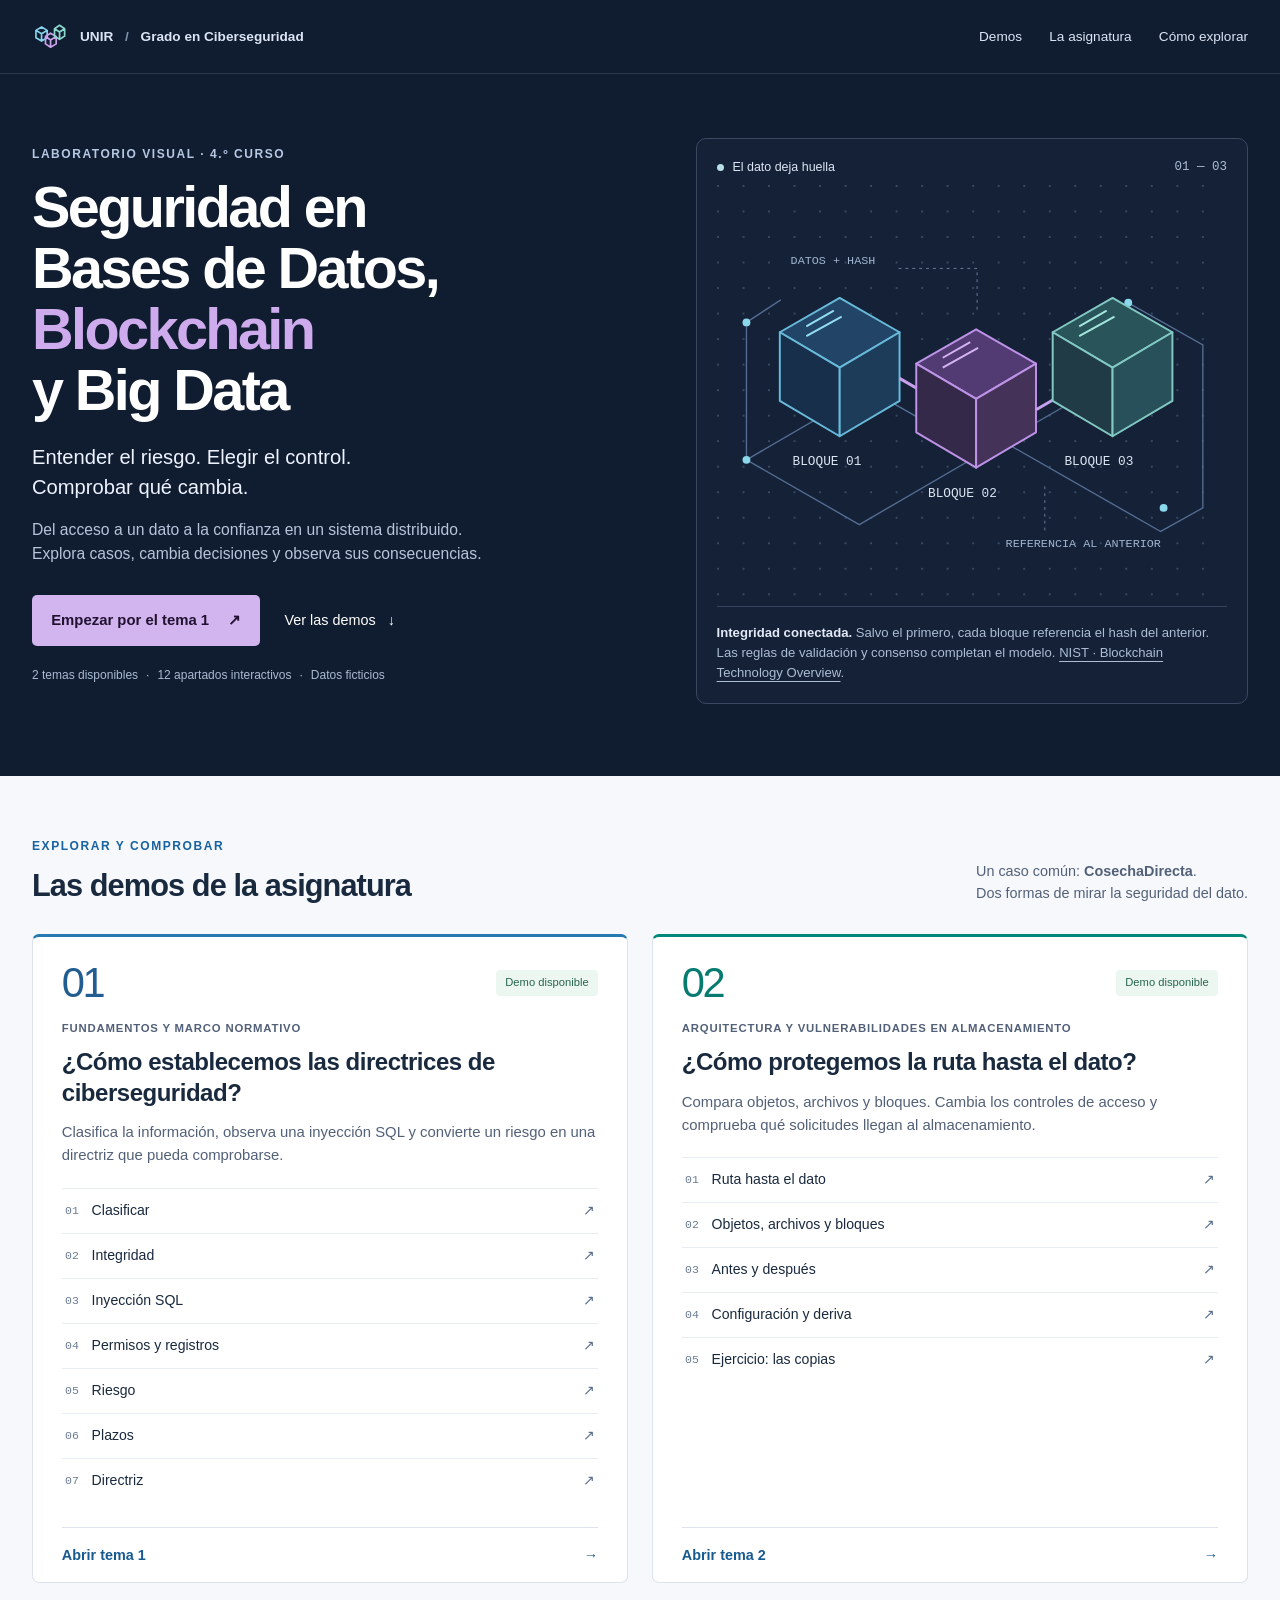
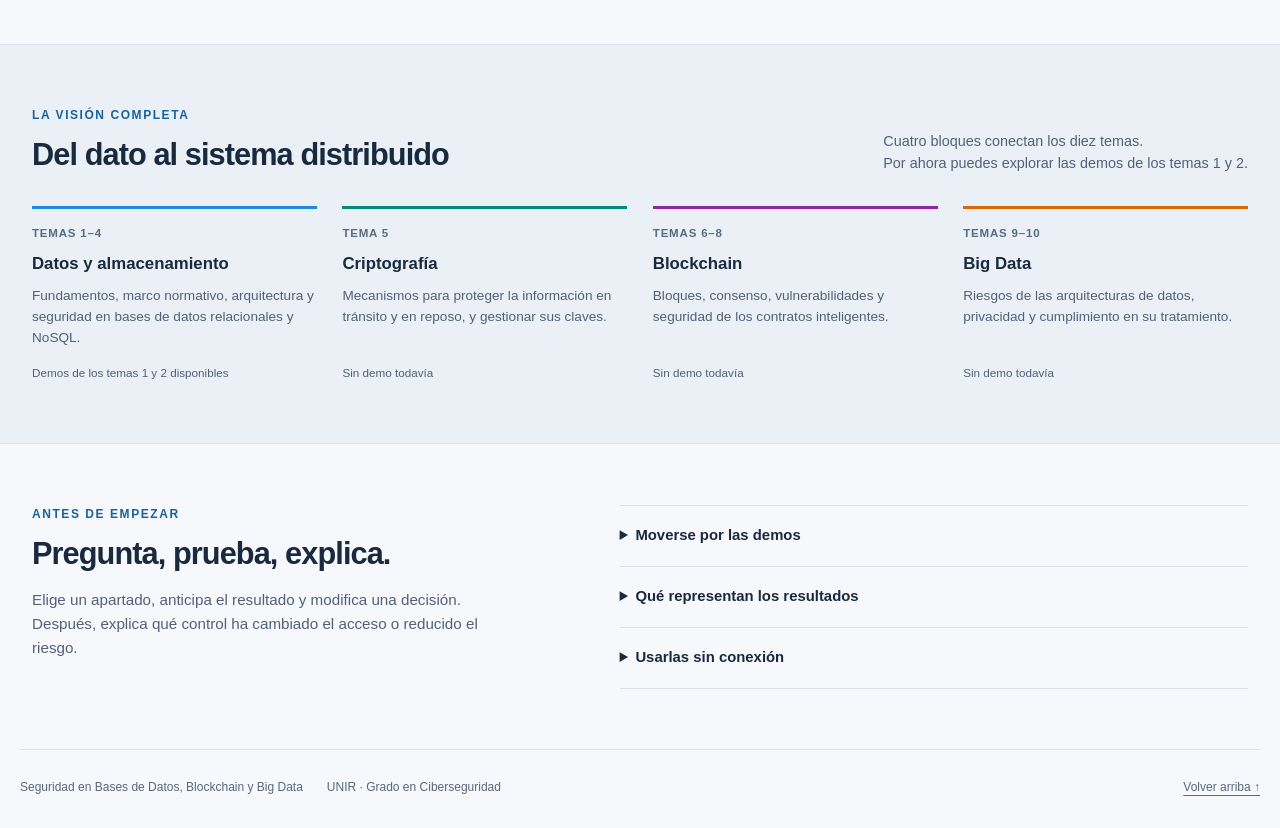
==== index.html @ 79fb2535 "Publicar demos de Seguridad en Bases de Datos, Blockchain y Big Data" ====
<!DOCTYPE html>
<html lang="es-ES">
<head>
  <meta charset="UTF-8">
  <meta name="viewport" content="width=device-width, initial-scale=1">
  <meta name="description" content="Demos de Seguridad en Bases de Datos, Blockchain y Big Data, del Grado en Ciberseguridad de UNIR. Explora fundamentos, directrices y seguridad del almacenamiento con el caso CosechaDirecta.">
  <meta name="theme-color" content="#101c30">
  <title>Seguridad en Bases de Datos, Blockchain y Big Data · Demos</title>
  <link rel="icon" href="comun/icono.svg" type="image/svg+xml">
  <link rel="stylesheet" href="comun/portada.css">
</head>
<body>
  <a class="saltar" href="#demos">Saltar a las demos</a>
  <header class="cabecera">
    <div class="marca"><img src="comun/icono.svg" width="36" height="36" alt=""><span>UNIR <span class="separador">/</span> Grado en Ciberseguridad</span></div>
    <nav aria-label="Navegación de la portada"><a href="#demos">Demos</a><a href="#recorrido">La asignatura</a><a href="#uso">Cómo explorar</a></nav>
  </header>
  <main>
    <section class="hero" aria-labelledby="titulo">
      <div class="hero-texto">
        <p class="eyebrow">Laboratorio visual · 4.º curso</p>
        <h1 id="titulo">Seguridad en<br>Bases de Datos,<br><span>Blockchain</span><br>y Big Data</h1>
        <p class="entradilla">Entender el riesgo. Elegir el control.<br>Comprobar qué cambia.</p>
        <p class="intro">Del acceso a un dato a la confianza en un sistema distribuido. Explora casos, cambia decisiones y observa sus consecuencias.</p>
        <div class="acciones"><a class="boton" href="01_fundamentos_directrices.html">Empezar por el tema 1 <span aria-hidden="true">↗</span></a><a class="enlace-claro" href="#demos">Ver las demos <span aria-hidden="true">↓</span></a></div>
        <p class="hero-nota">2 temas disponibles <span aria-hidden="true">·</span> 12 apartados interactivos <span aria-hidden="true">·</span> Datos ficticios</p>
      </div>
      <figure class="cadena">
        <div class="cadena-cab"><span class="punto"></span> El dato deja huella <span class="mono">01 — 03</span></div>
        <svg viewBox="0 0 520 420" role="img" aria-labelledby="cadena-titulo cadena-desc">
          <title id="cadena-titulo">Una cadena de bloques conectados por hashes</title>
          <desc id="cadena-desc">Tres bloques enlazados. Cada bloque posterior referencia el hash del anterior. El esquema representa el vínculo entre datos e integridad.</desc>
          <defs>
            <pattern id="rejilla" width="26" height="26" patternUnits="userSpaceOnUse"><circle cx="1" cy="1" r="1" fill="#43556e"/></pattern>
          </defs>
          <rect width="520" height="420" fill="url(#rejilla)"/>
          <g fill="none" stroke="#526c91" stroke-width="1.4"><path d="M65 117 30 140v140l115 66 146-85 161 92 43-24V163l-76-43"/><path d="m30 280 124-72 116 66 149-86"/></g>
          <g fill="#8bd8ec"><circle cx="30" cy="140" r="4"/><circle cx="30" cy="280" r="4"/><circle cx="455" cy="329" r="4"/><circle cx="419" cy="120" r="4"/></g>
          <g stroke="#68bada" stroke-width="2" stroke-linejoin="round">
            <path d="m64 150 61-35 61 35-61 36z" fill="#224567"/><path d="m64 150 61 36v70l-61-36z" fill="#172f4b"/><path d="m125 186 61-36v70l-61 36z" fill="#1d3c59"/>
            <path d="m91 144 28-16m-28 26 36-20" stroke="#92def0"/>
          </g>
          <path d="m186 197 26 15 22-13" fill="none" stroke="#c7a0ed" stroke-width="3"/>
          <g stroke="#bd92e7" stroke-width="2" stroke-linejoin="round">
            <path d="m203 182 61-35 61 35-61 36z" fill="#513b72"/><path d="m203 182 61 36v70l-61-36z" fill="#342948"/><path d="m264 218 61-36v70l-61 36z" fill="#443259"/>
            <path d="m230 176 28-16m-28 26 36-20" stroke="#d4b4f3"/>
          </g>
          <path d="m325 229 26-15 25 14" fill="none" stroke="#c7a0ed" stroke-width="3"/>
          <g stroke="#82c9c3" stroke-width="2" stroke-linejoin="round">
            <path d="m342 150 61-35 61 35-61 36z" fill="#29545a"/><path d="m342 150 61 36v70l-61-36z" fill="#203b46"/><path d="m403 186 61-36v70l-61 36z" fill="#28505a"/>
            <path d="m369 144 28-16m-28 26 36-20" stroke="#a3e6dd"/>
          </g>
          <g fill="#dce6f4" font-family="monospace" font-size="13"><text x="77" y="285">BLOQUE 01</text><text x="215" y="318">BLOQUE 02</text><text x="354" y="285">BLOQUE 03</text></g>
          <g fill="#a0b4cf" font-family="monospace" font-size="12"><text x="75" y="80">DATOS + HASH</text><text x="294" y="369">REFERENCIA AL ANTERIOR</text></g>
          <path d="M185 85h80v44" fill="none" stroke="#657e9f" stroke-dasharray="3 4"/><path d="M334 352v-47" fill="none" stroke="#657e9f" stroke-dasharray="3 4"/>
        </svg>
        <figcaption><strong>Integridad conectada.</strong> Salvo el primero, cada bloque referencia el hash del anterior. Las reglas de validación y consenso completan el modelo. <a href="https://csrc.nist.gov/pubs/ir/8202/final">NIST · Blockchain Technology Overview</a>.</figcaption>
      </figure>
    </section>

    <section class="zona demos" id="demos" aria-labelledby="demos-titulo">
      <div class="titulo-seccion"><div><p class="eyebrow">Explorar y comprobar</p><h2 id="demos-titulo">Las demos de la asignatura</h2></div><p>Un caso común: <strong>CosechaDirecta</strong>.<br>Dos formas de mirar la seguridad del dato.</p></div>
      <div class="temas">
        <article class="tema">
          <div class="tema-arriba"><span class="numero">01</span><span class="disponible">Demo disponible</span></div>
          <p class="tema-etiqueta">Fundamentos y marco normativo</p>
          <h3><a href="01_fundamentos_directrices.html">¿Cómo establecemos las directrices de ciberseguridad?</a></h3>
          <p>Clasifica la información, observa una inyección SQL y convierte un riesgo en una directriz que pueda comprobarse.</p>
          <ol class="apartados" aria-label="Apartados del tema 1">
            <li><a href="01_fundamentos_directrices.html#clasificar"><span>01</span>Clasificar <span aria-hidden="true">↗</span></a></li>
            <li><a href="01_fundamentos_directrices.html#integridad"><span>02</span>Integridad <span aria-hidden="true">↗</span></a></li>
            <li><a href="01_fundamentos_directrices.html#inyeccion"><span>03</span>Inyección SQL <span aria-hidden="true">↗</span></a></li>
            <li><a href="01_fundamentos_directrices.html#permisos"><span>04</span>Permisos y registros <span aria-hidden="true">↗</span></a></li>
            <li><a href="01_fundamentos_directrices.html#riesgo"><span>05</span>Riesgo <span aria-hidden="true">↗</span></a></li>
            <li><a href="01_fundamentos_directrices.html#plazos"><span>06</span>Plazos <span aria-hidden="true">↗</span></a></li>
            <li><a href="01_fundamentos_directrices.html#directriz"><span>07</span>Directriz <span aria-hidden="true">↗</span></a></li>
          </ol>
          <a class="abrir" href="01_fundamentos_directrices.html">Abrir tema 1 <span aria-hidden="true">→</span></a>
        </article>
        <article class="tema tema-dos">
          <div class="tema-arriba"><span class="numero">02</span><span class="disponible">Demo disponible</span></div>
          <p class="tema-etiqueta">Arquitectura y vulnerabilidades en almacenamiento</p>
          <h3><a href="02_almacenamiento_acceso.html">¿Cómo protegemos la ruta hasta el dato?</a></h3>
          <p>Compara objetos, archivos y bloques. Cambia los controles de acceso y comprueba qué solicitudes llegan al almacenamiento.</p>
          <ol class="apartados" aria-label="Apartados del tema 2">
            <li><a href="02_almacenamiento_acceso.html#ruta"><span>01</span>Ruta hasta el dato <span aria-hidden="true">↗</span></a></li>
            <li><a href="02_almacenamiento_acceso.html#modalidades"><span>02</span>Objetos, archivos y bloques <span aria-hidden="true">↗</span></a></li>
            <li><a href="02_almacenamiento_acceso.html#acceso"><span>03</span>Antes y después <span aria-hidden="true">↗</span></a></li>
            <li><a href="02_almacenamiento_acceso.html#config"><span>04</span>Configuración y deriva <span aria-hidden="true">↗</span></a></li>
            <li><a href="02_almacenamiento_acceso.html#ejercicio"><span>05</span>Ejercicio: las copias <span aria-hidden="true">↗</span></a></li>
          </ol>
          <a class="abrir" href="02_almacenamiento_acceso.html">Abrir tema 2 <span aria-hidden="true">→</span></a>
        </article>
      </div>
    </section>

    <section class="recorrido" id="recorrido" aria-labelledby="recorrido-titulo">
      <div class="zona">
        <div class="titulo-seccion"><div><p class="eyebrow">La visión completa</p><h2 id="recorrido-titulo">Del dato al sistema distribuido</h2></div><p>Cuatro bloques conectan los diez temas.<br>Por ahora puedes explorar las demos de los temas 1 y 2.</p></div>
        <ol class="bloques">
          <li><span class="rango">Temas 1–4</span><h3>Datos y almacenamiento</h3><p>Fundamentos, marco normativo, arquitectura y seguridad en bases de datos relacionales y NoSQL.</p><span class="situacion">Demos de los temas 1 y 2 disponibles</span></li>
          <li class="cripto"><span class="rango">Tema 5</span><h3>Criptografía</h3><p>Mecanismos para proteger la información en tránsito y en reposo, y gestionar sus claves.</p><span class="situacion">Sin demo todavía</span></li>
          <li class="blockchain"><span class="rango">Temas 6–8</span><h3>Blockchain</h3><p>Bloques, consenso, vulnerabilidades y seguridad de los contratos inteligentes.</p><span class="situacion">Sin demo todavía</span></li>
          <li class="bigdata"><span class="rango">Temas 9–10</span><h3>Big Data</h3><p>Riesgos de las arquitecturas de datos, privacidad y cumplimiento en su tratamiento.</p><span class="situacion">Sin demo todavía</span></li>
        </ol>
      </div>
    </section>

    <section class="zona uso" id="uso" aria-labelledby="uso-titulo">
      <div><p class="eyebrow">Antes de empezar</p><h2 id="uso-titulo">Pregunta, prueba, explica.</h2><p>Elige un apartado, anticipa el resultado y modifica una decisión. Después, explica qué control ha cambiado el acceso o reducido el riesgo.</p></div>
      <div class="guia">
        <details><summary>Moverse por las demos</summary><p>La barra superior permite volver al índice y cambiar de tema. Dentro de cada demo, usa las pestañas o las teclas <kbd>1</kbd>–<kbd>7</kbd>; <kbd>←</kbd> y <kbd>→</kbd> avanzan por los pasos. <kbd>?</kbd> muestra los atajos y <strong>A− / A+</strong> ajusta la letra.</p></details>
        <details><summary>Qué representan los resultados</summary><p>CosechaDirecta es un caso ficticio. Las demos combinan cálculos en el navegador, resultados precalculados con Python y simulaciones didácticas. El botón <strong>i</strong> de cada apartado explica su procedencia. Un resultado del simulador no acredita la seguridad de un sistema real.</p></details>
        <details><summary>Usarlas sin conexión</summary><p>Abre <strong>index.html</strong> desde la carpeta completa. Las demos funcionan en el navegador, sin instalar bibliotecas ni conectarse a servicios. Los enlaces a fuentes externas requieren conexión.</p></details>
      </div>
    </section>
  </main>
  <footer class="pie"><span>Seguridad en Bases de Datos, Blockchain y Big Data</span><span>UNIR · Grado en Ciberseguridad</span><a href="#titulo">Volver arriba ↑</a></footer>
</body>
</html>
---- comun/portada.css ----
:root { color-scheme: light; --fondo:#f6f8fc; --tinta:#19293e; --secundario:#526078; --azul:#1762a0; --linea:#dce3ed; --oscuro:#101c30; }
* { box-sizing:border-box; }
html { scroll-behavior:smooth; scroll-padding-top:1.5rem; }
body { margin:0; font-family:Arial, Helvetica, sans-serif; color:var(--tinta); background:var(--fondo); line-height:1.55; }
a { color:inherit; text-underline-offset:4px; }
button, a, summary { -webkit-tap-highlight-color:transparent; }
:focus-visible { outline:3px solid #b273df; outline-offset:5px; }
img, svg { max-width:100%; }
.saltar { position:absolute; top:0; left:1rem; transform:translateY(-150%); background:#fff; color:var(--oscuro); padding:.7rem 1rem; z-index:5; }
.saltar:focus { transform:none; }
.cabecera { padding:1.15rem max(2rem, calc((100% - 1240px)/2)); display:flex; align-items:center; justify-content:space-between; gap:1.5rem; background:var(--oscuro); color:#dbe5f5; border-bottom:1px solid #2a374c; }
.marca { display:flex; gap:.75rem; align-items:center; font-size:.85rem; font-weight:700; }
.separador { margin:0 .5rem; color:#8294ac; }
.cabecera nav { display:flex; gap:1.7rem; font-size:.85rem; }
.cabecera nav a { text-decoration:none; padding:.35rem 0; }
.cabecera nav a:hover { color:#cda6ef; }
.hero { display:grid; grid-template-columns:1.1fr 1fr; align-items:center; gap:3.5rem; padding:4rem max(2rem, calc((100% - 1240px)/2)) 4.5rem; background:var(--oscuro); color:#fff; }
.eyebrow { font-size:.75rem; font-weight:700; text-transform:uppercase; letter-spacing:.13em; color:var(--azul); margin:0 0 .8rem; }
.hero .eyebrow { color:#b7c8e3; }
h1 { font-size:clamp(2.8rem,4.5vw,4.1rem); font-weight:700; line-height:1.06; letter-spacing:-.045em; margin:0 0 1.4rem; }
h1 span { color:#ceabed; }
.entradilla { font-size:1.26rem; line-height:1.45; margin:0 0 1rem; color:#edf3ff; }
.intro { color:#b7c5da; max-width:30rem; font-size:.98rem; }
.acciones { display:flex; align-items:center; flex-wrap:wrap; gap:1rem 1.5rem; margin:1.8rem 0 1.25rem; }
.boton { background:#d2b4ee; color:#201230; padding:.85rem 1.2rem; text-decoration:none; font-weight:700; font-size:.93rem; border-radius:5px; display:inline-flex; gap:1.2rem; }
.boton:hover { background:#e1c9f7; }
.enlace-claro { font-size:.9rem; text-decoration:none; padding:.7rem 0; }
.enlace-claro span { margin-left:.5rem; }
.hero-nota { font-size:.75rem; color:#aabbd2; display:flex; flex-wrap:wrap; gap:.5rem; }
.cadena { margin:0; border:1px solid #3a4760; border-radius:10px; padding:1.2rem 1.25rem; background:#142137; }
.cadena-cab { display:flex; align-items:center; gap:.55rem; font-size:.78rem; color:#dce6f5; }
.punto { display:block; width:7px; height:7px; background:#b7dfe7; border-radius:50%; }
.mono { font-family:monospace; margin-left:auto; color:#aebfd5; }
.cadena svg { display:block; width:100%; margin:.5rem 0; }
.cadena figcaption { border-top:1px solid #34435b; padding-top:1rem; font-size:.82rem; color:#acbdd4; }
.cadena figcaption strong { color:#e2eaf7; }
.zona { max-width:1304px; margin:0 auto; padding:3.8rem 2rem; }
.titulo-seccion { display:flex; justify-content:space-between; gap:2rem; align-items:flex-end; margin-bottom:1.8rem; }
h2 { font-size:clamp(1.7rem,2.4vw,2.25rem); line-height:1.2; letter-spacing:-.03em; margin:0; }
.titulo-seccion > p { font-size:.9rem; color:var(--secundario); margin:0; }
.temas { display:grid; grid-template-columns:repeat(2,minmax(0,1fr)); gap:1.5rem; }
.tema { display:flex; flex-direction:column; background:#fff; padding:1.6rem 1.8rem 0; border:1px solid var(--linea); border-top:3px solid #267ab1; border-radius:7px; }
.tema-dos { border-top-color:#00897b; }
.tema-arriba { display:flex; justify-content:space-between; align-items:center; margin-bottom:1rem; }
.numero { font-size:2.6rem; letter-spacing:-.06em; line-height:1; color:#215d91; }
.tema-dos .numero { color:#087b71; }
.disponible { font-size:.7rem; color:#25654f; background:#edf7f1; border-radius:4px; padding:.25rem .6rem; }
.tema-etiqueta { font-size:.71rem; font-weight:700; text-transform:uppercase; letter-spacing:.07em; color:var(--secundario); margin:0 0 .6rem; }
.tema h3 { font-size:1.5rem; letter-spacing:-.02em; line-height:1.28; margin:0 0 .8rem; }
.tema h3 a { text-decoration:none; }
.tema h3 a:hover { text-decoration:underline; }
.tema > p:not(.tema-etiqueta) { color:var(--secundario); font-size:.93rem; margin:0 0 1.3rem; }
.apartados { padding:0; list-style:none; margin:0 0 1.5rem; }
.apartados li { border-top:1px solid #e8edf4; }
.apartados a { display:flex; align-items:center; gap:.8rem; padding:.65rem .2rem; text-decoration:none; font-size:.88rem; min-height:44px; }
.apartados a span:first-child { color:#6b7c92; font-size:.72rem; font-family:monospace; }
.apartados a span:last-child { margin-left:auto; color:#566d8c; }
.apartados a:hover { background:#f0f5fb; }
.abrir { display:flex; justify-content:space-between; padding:1rem 0; margin-top:auto; border-top:1px solid var(--linea); text-decoration:none; font-size:.9rem; font-weight:700; color:#175a90; }
.abrir:hover { text-decoration:underline; }
.recorrido { background:#eaf0f6; border-block:1px solid #dce4ed; }
.bloques { padding:0; list-style:none; display:grid; grid-template-columns:repeat(4,minmax(0,1fr)); gap:1.6rem; margin:2rem 0 0; }
.bloques li { display:flex; flex-direction:column; border-top:3px solid #1e88e5; padding-top:1rem; }
.bloques .cripto { border-color:#00897b; }
.bloques .blockchain { border-color:#8e24aa; }
.bloques .bigdata { border-color:#d96800; }
.rango { font-size:.72rem; font-weight:700; text-transform:uppercase; letter-spacing:.07em; color:#596b80; }
.bloques h3 { font-size:1.05rem; margin:.5rem 0; }
.bloques p { font-size:.85rem; color:var(--secundario); margin:0 0 1rem; }
.situacion { margin-top:auto; color:#4f6077; font-size:.73rem; }
.uso { display:grid; grid-template-columns:1fr 1.2fr; gap:4rem; }
.uso > div > p:not(.eyebrow) { color:var(--secundario); max-width:28rem; font-size:.95rem; }
details { border-bottom:1px solid var(--linea); padding:1rem 0; }
details:first-child { border-top:1px solid var(--linea); }
summary { font-weight:700; font-size:.93rem; cursor:pointer; padding:.15rem 0; }
details p { color:var(--secundario); font-size:.87rem; margin:.8rem 0 .3rem; }
kbd { border:1px solid #c6d1de; border-bottom-width:2px; padding:.05rem .3rem; border-radius:3px; background:#fff; }
.pie { max-width:1240px; margin:0 auto; padding:1.7rem 0 2rem; border-top:1px solid var(--linea); display:flex; flex-wrap:wrap; gap:.7rem 1.5rem; font-size:.75rem; color:#58687c; }
.pie a { margin-left:auto; }
@media (max-width:1050px) { .hero { gap:2rem; } .cabecera nav { gap:1rem; } .bloques { grid-template-columns:repeat(2,minmax(0,1fr)); } .pie { margin-inline:2rem; } }
@media (max-width:760px) { .cabecera { padding:1rem 1.2rem; flex-wrap:wrap; gap:.8rem; } .cabecera nav { flex-wrap:wrap; font-size:.8rem; gap:1.3rem; } .hero { grid-template-columns:1fr; padding:2.3rem 1.2rem; gap:2rem; } h1 { font-size:clamp(2.6rem,8vw,3.6rem); } .cadena { max-width:32rem; } .cadena svg { max-height:320px; } .zona { padding:2.5rem 1.2rem; } .titulo-seccion { display:block; } .titulo-seccion > p { margin-top:1rem; } .temas { grid-template-columns:1fr; } .tema { padding:1.3rem 1.3rem 0; } .uso { grid-template-columns:1fr; gap:1.3rem; } .pie { margin-inline:1.2rem; flex-direction:column; } .pie a { margin-left:0; } }
@media (max-width:410px) { .bloques { grid-template-columns:1fr; } .marca { font-size:.78rem; } .cadena-cab .mono { display:none; } }
@media (prefers-reduced-motion:reduce) { html { scroll-behavior:auto; } }
@media print { .cabecera nav,.acciones,.saltar,.pie a { display:none; } .hero { background:white; color:#19293e; padding:1rem; } .hero p,.hero .eyebrow,h1 span { color:#19293e; } h1 { font-size:2.2rem; } .cadena { display:none; } .hero { display:block; } .zona { padding:1.4rem 0; } .tema { break-inside:avoid; } }
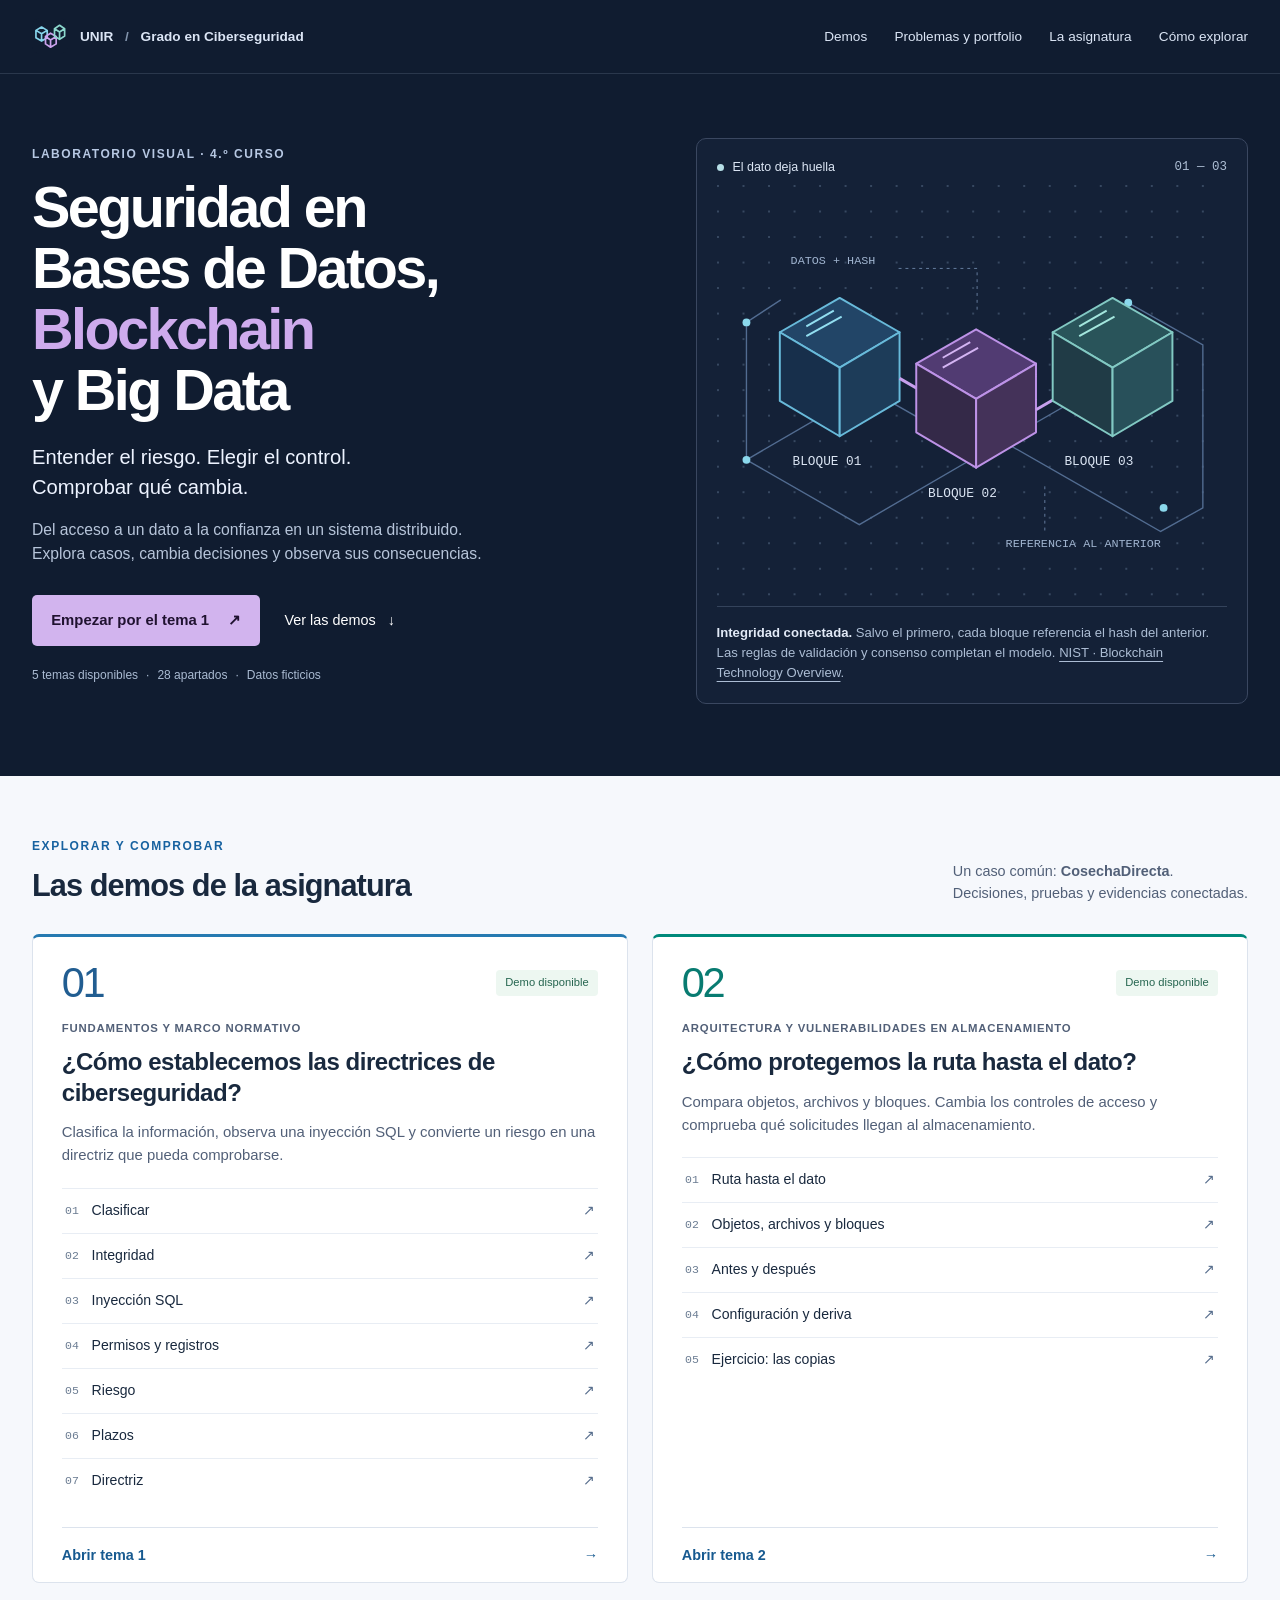
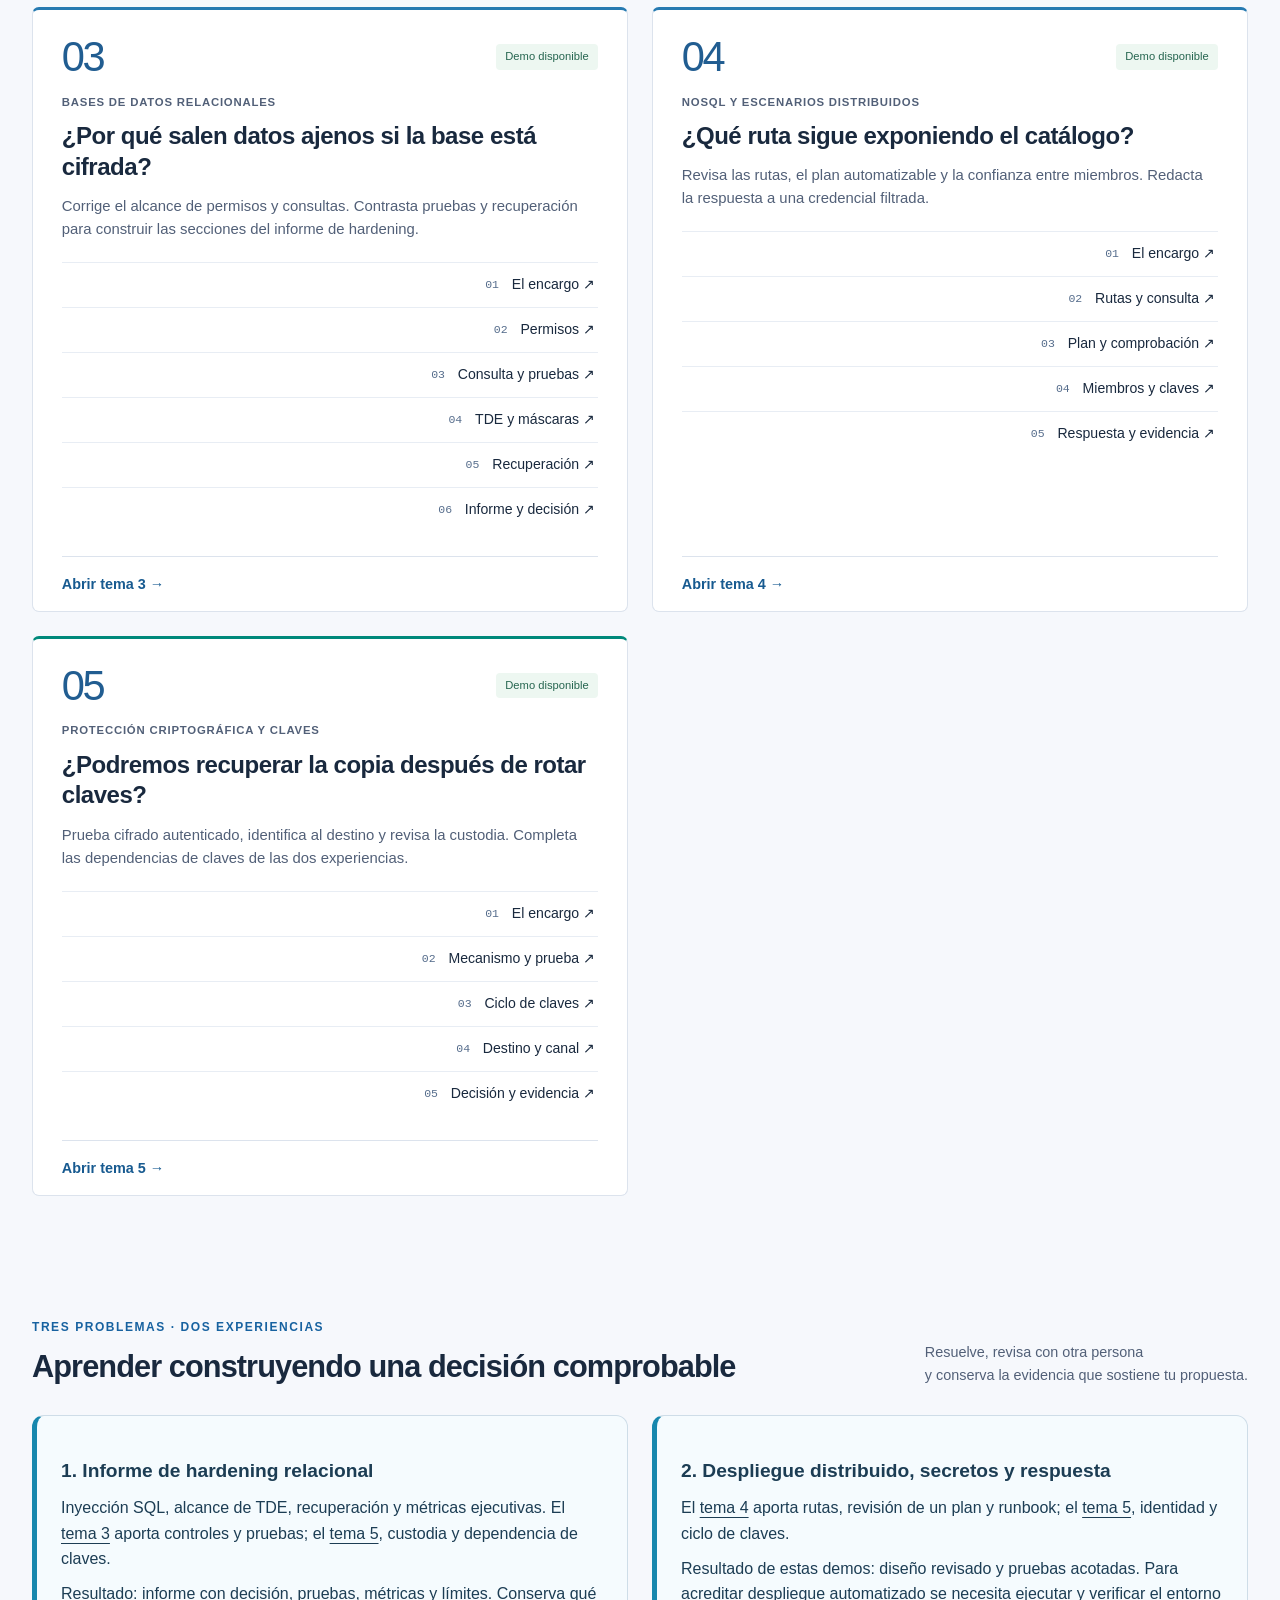
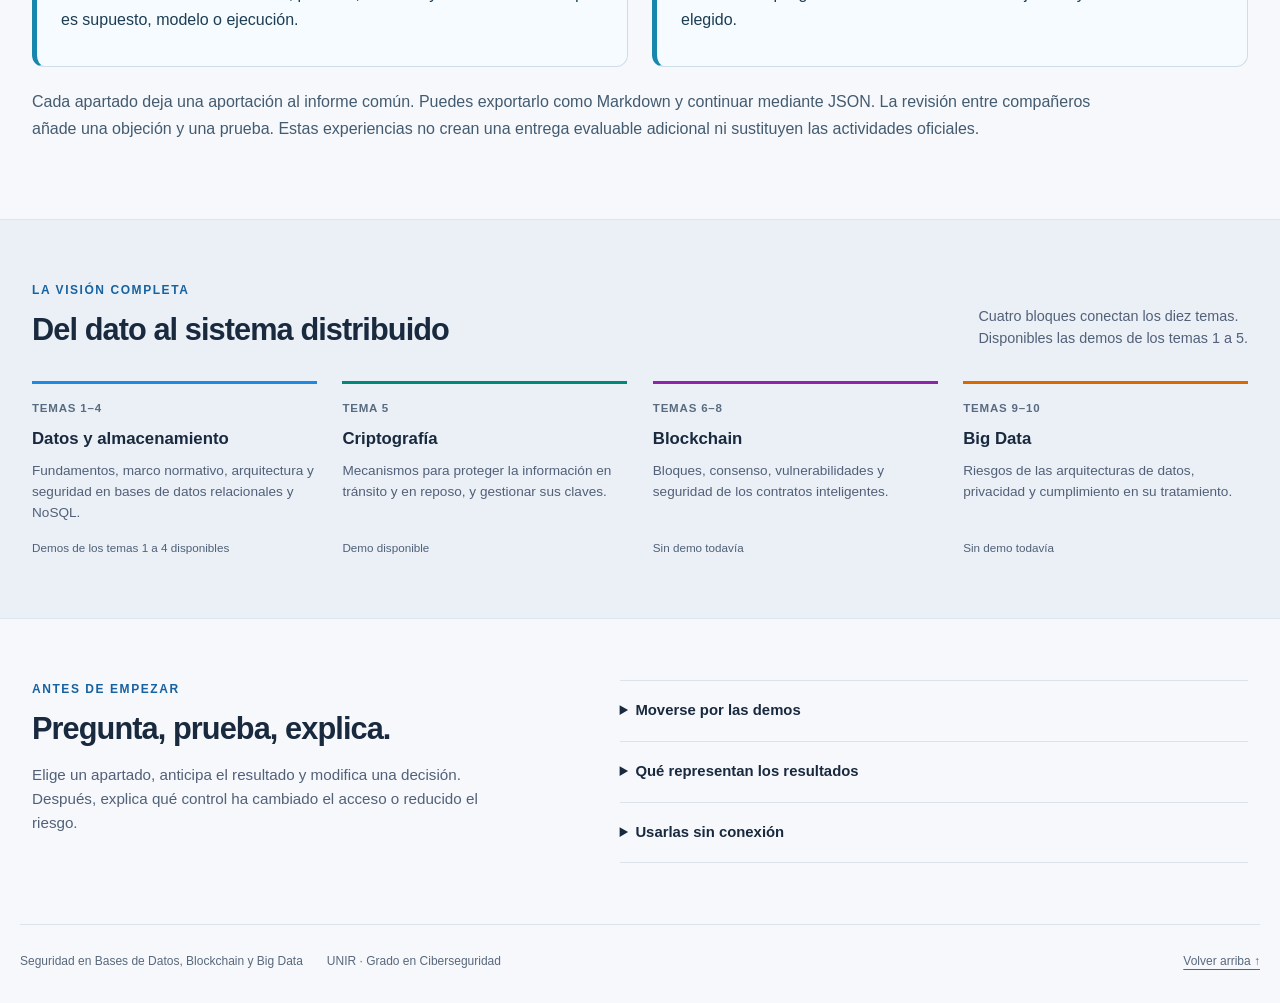
==== commit f939e2f9: "Publicar temas 3–5 y lecciones formativas de relacionales y NoSQL" ====
--- a/index.html
+++ b/index.html
@@ -3,7 +3,7 @@
 <head>
   <meta charset="UTF-8">
   <meta name="viewport" content="width=device-width, initial-scale=1">
-  <meta name="description" content="Demos de Seguridad en Bases de Datos, Blockchain y Big Data, del Grado en Ciberseguridad de UNIR. Explora fundamentos, directrices y seguridad del almacenamiento con el caso CosechaDirecta.">
+  <meta name="description" content="Demos de seguridad del dato con CosechaDirecta: fundamentos, almacenamiento, bases relacionales, catálogo distribuido y criptografía. Problemas y evidencias para dos experiencias de portfolio.">
   <meta name="theme-color" content="#101c30">
   <title>Seguridad en Bases de Datos, Blockchain y Big Data · Demos</title>
   <link rel="icon" href="comun/icono.svg" type="image/svg+xml">
@@ -13,7 +13,7 @@
   <a class="saltar" href="#demos">Saltar a las demos</a>
   <header class="cabecera">
     <div class="marca"><img src="comun/icono.svg" width="36" height="36" alt=""><span>UNIR <span class="separador">/</span> Grado en Ciberseguridad</span></div>
-    <nav aria-label="Navegación de la portada"><a href="#demos">Demos</a><a href="#recorrido">La asignatura</a><a href="#uso">Cómo explorar</a></nav>
+    <nav aria-label="Navegación de la portada"><a href="#demos">Demos</a><a href="#portfolio">Problemas y portfolio</a><a href="#recorrido">La asignatura</a><a href="#uso">Cómo explorar</a></nav>
   </header>
   <main>
     <section class="hero" aria-labelledby="titulo">
@@ -23,7 +23,7 @@
         <p class="entradilla">Entender el riesgo. Elegir el control.<br>Comprobar qué cambia.</p>
         <p class="intro">Del acceso a un dato a la confianza en un sistema distribuido. Explora casos, cambia decisiones y observa sus consecuencias.</p>
         <div class="acciones"><a class="boton" href="01_fundamentos_directrices.html">Empezar por el tema 1 <span aria-hidden="true">↗</span></a><a class="enlace-claro" href="#demos">Ver las demos <span aria-hidden="true">↓</span></a></div>
-        <p class="hero-nota">2 temas disponibles <span aria-hidden="true">·</span> 12 apartados interactivos <span aria-hidden="true">·</span> Datos ficticios</p>
+        <p class="hero-nota">5 temas disponibles <span aria-hidden="true">·</span> 28 apartados <span aria-hidden="true">·</span> Datos ficticios</p>
       </div>
       <figure class="cadena">
         <div class="cadena-cab"><span class="punto"></span> El dato deja huella <span class="mono">01 — 03</span></div>
@@ -59,7 +59,7 @@
     </section>
 
     <section class="zona demos" id="demos" aria-labelledby="demos-titulo">
-      <div class="titulo-seccion"><div><p class="eyebrow">Explorar y comprobar</p><h2 id="demos-titulo">Las demos de la asignatura</h2></div><p>Un caso común: <strong>CosechaDirecta</strong>.<br>Dos formas de mirar la seguridad del dato.</p></div>
+      <div class="titulo-seccion"><div><p class="eyebrow">Explorar y comprobar</p><h2 id="demos-titulo">Las demos de la asignatura</h2></div><p>Un caso común: <strong>CosechaDirecta</strong>.<br>Decisiones, pruebas y evidencias conectadas.</p></div>
       <div class="temas">
         <article class="tema">
           <div class="tema-arriba"><span class="numero">01</span><span class="disponible">Demo disponible</span></div>
@@ -91,15 +91,64 @@
           </ol>
           <a class="abrir" href="02_almacenamiento_acceso.html">Abrir tema 2 <span aria-hidden="true">→</span></a>
         </article>
+        <article class="tema">
+          <div class="tema-arriba"><span class="numero">03</span><span class="disponible">Demo disponible</span></div>
+          <p class="tema-etiqueta">Bases de datos relacionales</p>
+          <h3><a href="03_relacionales.html">¿Por qué salen datos ajenos si la base está cifrada?</a></h3>
+          <p>Corrige el alcance de permisos y consultas. Contrasta pruebas y recuperación para construir las secciones del informe de hardening.</p>
+          <ol class="apartados" aria-label="Apartados del tema 3">
+            <li><a href="03_relacionales.html#caso"><span>01</span>El encargo ↗</a></li>
+            <li><a href="03_relacionales.html#permisos"><span>02</span>Permisos ↗</a></li>
+            <li><a href="03_relacionales.html#inyeccion"><span>03</span>Consulta y pruebas ↗</a></li>
+            <li><a href="03_relacionales.html#cifrado"><span>04</span>TDE y máscaras ↗</a></li>
+            <li><a href="03_relacionales.html#recuperacion"><span>05</span>Recuperación ↗</a></li>
+            <li><a href="03_relacionales.html#informe"><span>06</span>Informe y decisión ↗</a></li>
+          </ol><a class="abrir" href="03_relacionales.html">Abrir tema 3 →</a>
+        </article>
+        <article class="tema">
+          <div class="tema-arriba"><span class="numero">04</span><span class="disponible">Demo disponible</span></div>
+          <p class="tema-etiqueta">NoSQL y escenarios distribuidos</p>
+          <h3><a href="04_distribuidas.html">¿Qué ruta sigue exponiendo el catálogo?</a></h3>
+          <p>Revisa las rutas, el plan automatizable y la confianza entre miembros. Redacta la respuesta a una credencial filtrada.</p>
+          <ol class="apartados" aria-label="Apartados del tema 4">
+            <li><a href="04_distribuidas.html#caso"><span>01</span>El encargo ↗</a></li>
+            <li><a href="04_distribuidas.html#rutas"><span>02</span>Rutas y consulta ↗</a></li>
+            <li><a href="04_distribuidas.html#configuracion"><span>03</span>Plan y comprobación ↗</a></li>
+            <li><a href="04_distribuidas.html#rotacion"><span>04</span>Miembros y claves ↗</a></li>
+            <li><a href="04_distribuidas.html#runbook"><span>05</span>Respuesta y evidencia ↗</a></li>
+          </ol><a class="abrir" href="04_distribuidas.html">Abrir tema 4 →</a>
+        </article>
+        <article class="tema tema-cinco">
+          <div class="tema-arriba"><span class="numero">05</span><span class="disponible">Demo disponible</span></div>
+          <p class="tema-etiqueta">Protección criptográfica y claves</p>
+          <h3><a href="05_criptografia.html">¿Podremos recuperar la copia después de rotar claves?</a></h3>
+          <p>Prueba cifrado autenticado, identifica al destino y revisa la custodia. Completa las dependencias de claves de las dos experiencias.</p>
+          <ol class="apartados" aria-label="Apartados del tema 5">
+            <li><a href="05_criptografia.html#caso"><span>01</span>El encargo ↗</a></li>
+            <li><a href="05_criptografia.html#mecanismos"><span>02</span>Mecanismo y prueba ↗</a></li>
+            <li><a href="05_criptografia.html#claves"><span>03</span>Ciclo de claves ↗</a></li>
+            <li><a href="05_criptografia.html#identidad"><span>04</span>Destino y canal ↗</a></li>
+            <li><a href="05_criptografia.html#evidencia"><span>05</span>Decisión y evidencia ↗</a></li>
+          </ol><a class="abrir" href="05_criptografia.html">Abrir tema 5 →</a>
+        </article>
       </div>
+    </section>
+
+    <section class="zona portfolio" id="portfolio" aria-labelledby="portfolio-titulo">
+      <div class="titulo-seccion"><div><p class="eyebrow">Tres problemas · dos experiencias</p><h2 id="portfolio-titulo">Aprender construyendo una decisión comprobable</h2></div><p>Resuelve, revisa con otra persona<br>y conserva la evidencia que sostiene tu propuesta.</p></div>
+      <div class="temas">
+        <article class="experiencia"><h3>1. Informe de hardening relacional</h3><p>Inyección SQL, alcance de TDE, recuperación y métricas ejecutivas. El <a href="03_relacionales.html#caso">tema 3</a> aporta controles y pruebas; el <a href="05_criptografia.html#claves">tema 5</a>, custodia y dependencia de claves.</p><p>Resultado: informe con decisión, pruebas, métricas y límites. Conserva qué es supuesto, modelo o ejecución.</p></article>
+        <article class="experiencia"><h3>2. Despliegue distribuido, secretos y respuesta</h3><p>El <a href="04_distribuidas.html#caso">tema 4</a> aporta rutas, revisión de un plan y runbook; el <a href="05_criptografia.html#caso">tema 5</a>, identidad y ciclo de claves.</p><p>Resultado de estas demos: diseño revisado y pruebas acotadas. Para acreditar despliegue automatizado se necesita ejecutar y verificar el entorno elegido.</p></article>
+      </div>
+      <p class="portfolio-nota">Cada apartado deja una aportación al informe común. Puedes exportarlo como Markdown y continuar mediante JSON. La revisión entre compañeros añade una objeción y una prueba. Estas experiencias no crean una entrega evaluable adicional ni sustituyen las actividades oficiales.</p>
     </section>
 
     <section class="recorrido" id="recorrido" aria-labelledby="recorrido-titulo">
       <div class="zona">
-        <div class="titulo-seccion"><div><p class="eyebrow">La visión completa</p><h2 id="recorrido-titulo">Del dato al sistema distribuido</h2></div><p>Cuatro bloques conectan los diez temas.<br>Por ahora puedes explorar las demos de los temas 1 y 2.</p></div>
+        <div class="titulo-seccion"><div><p class="eyebrow">La visión completa</p><h2 id="recorrido-titulo">Del dato al sistema distribuido</h2></div><p>Cuatro bloques conectan los diez temas.<br>Disponibles las demos de los temas 1 a 5.</p></div>
         <ol class="bloques">
-          <li><span class="rango">Temas 1–4</span><h3>Datos y almacenamiento</h3><p>Fundamentos, marco normativo, arquitectura y seguridad en bases de datos relacionales y NoSQL.</p><span class="situacion">Demos de los temas 1 y 2 disponibles</span></li>
-          <li class="cripto"><span class="rango">Tema 5</span><h3>Criptografía</h3><p>Mecanismos para proteger la información en tránsito y en reposo, y gestionar sus claves.</p><span class="situacion">Sin demo todavía</span></li>
+          <li><span class="rango">Temas 1–4</span><h3>Datos y almacenamiento</h3><p>Fundamentos, marco normativo, arquitectura y seguridad en bases de datos relacionales y NoSQL.</p><span class="situacion">Demos de los temas 1 a 4 disponibles</span></li>
+          <li class="cripto"><span class="rango">Tema 5</span><h3>Criptografía</h3><p>Mecanismos para proteger la información en tránsito y en reposo, y gestionar sus claves.</p><span class="situacion">Demo disponible</span></li>
           <li class="blockchain"><span class="rango">Temas 6–8</span><h3>Blockchain</h3><p>Bloques, consenso, vulnerabilidades y seguridad de los contratos inteligentes.</p><span class="situacion">Sin demo todavía</span></li>
           <li class="bigdata"><span class="rango">Temas 9–10</span><h3>Big Data</h3><p>Riesgos de las arquitecturas de datos, privacidad y cumplimiento en su tratamiento.</p><span class="situacion">Sin demo todavía</span></li>
         </ol>
--- a/comun/portada.css
+++ b/comun/portada.css
@@ -41,6 +41,11 @@
 .temas { display:grid; grid-template-columns:repeat(2,minmax(0,1fr)); gap:1.5rem; }
 .tema { display:flex; flex-direction:column; background:#fff; padding:1.6rem 1.8rem 0; border:1px solid var(--linea); border-top:3px solid #267ab1; border-radius:7px; }
 .tema-dos { border-top-color:#00897b; }
+.tema-cinco { border-top-color:#00897b; }
+.experiencia { padding:1.5rem; border:1px solid #cedde8; border-left:5px solid #1787ad; border-radius:12px; background:#f5fbfe; color:#1c3d54; }
+.experiencia h3 { font-size:1.2rem; line-height:1.3; margin-bottom:.7rem; }
+.experiencia p { margin:.6rem 0; line-height:1.6; }
+.portfolio-nota { margin-top:1.3rem; line-height:1.7; color:#435b70; max-width:68rem; }
 .tema-arriba { display:flex; justify-content:space-between; align-items:center; margin-bottom:1rem; }
 .numero { font-size:2.6rem; letter-spacing:-.06em; line-height:1; color:#215d91; }
 .tema-dos .numero { color:#087b71; }
